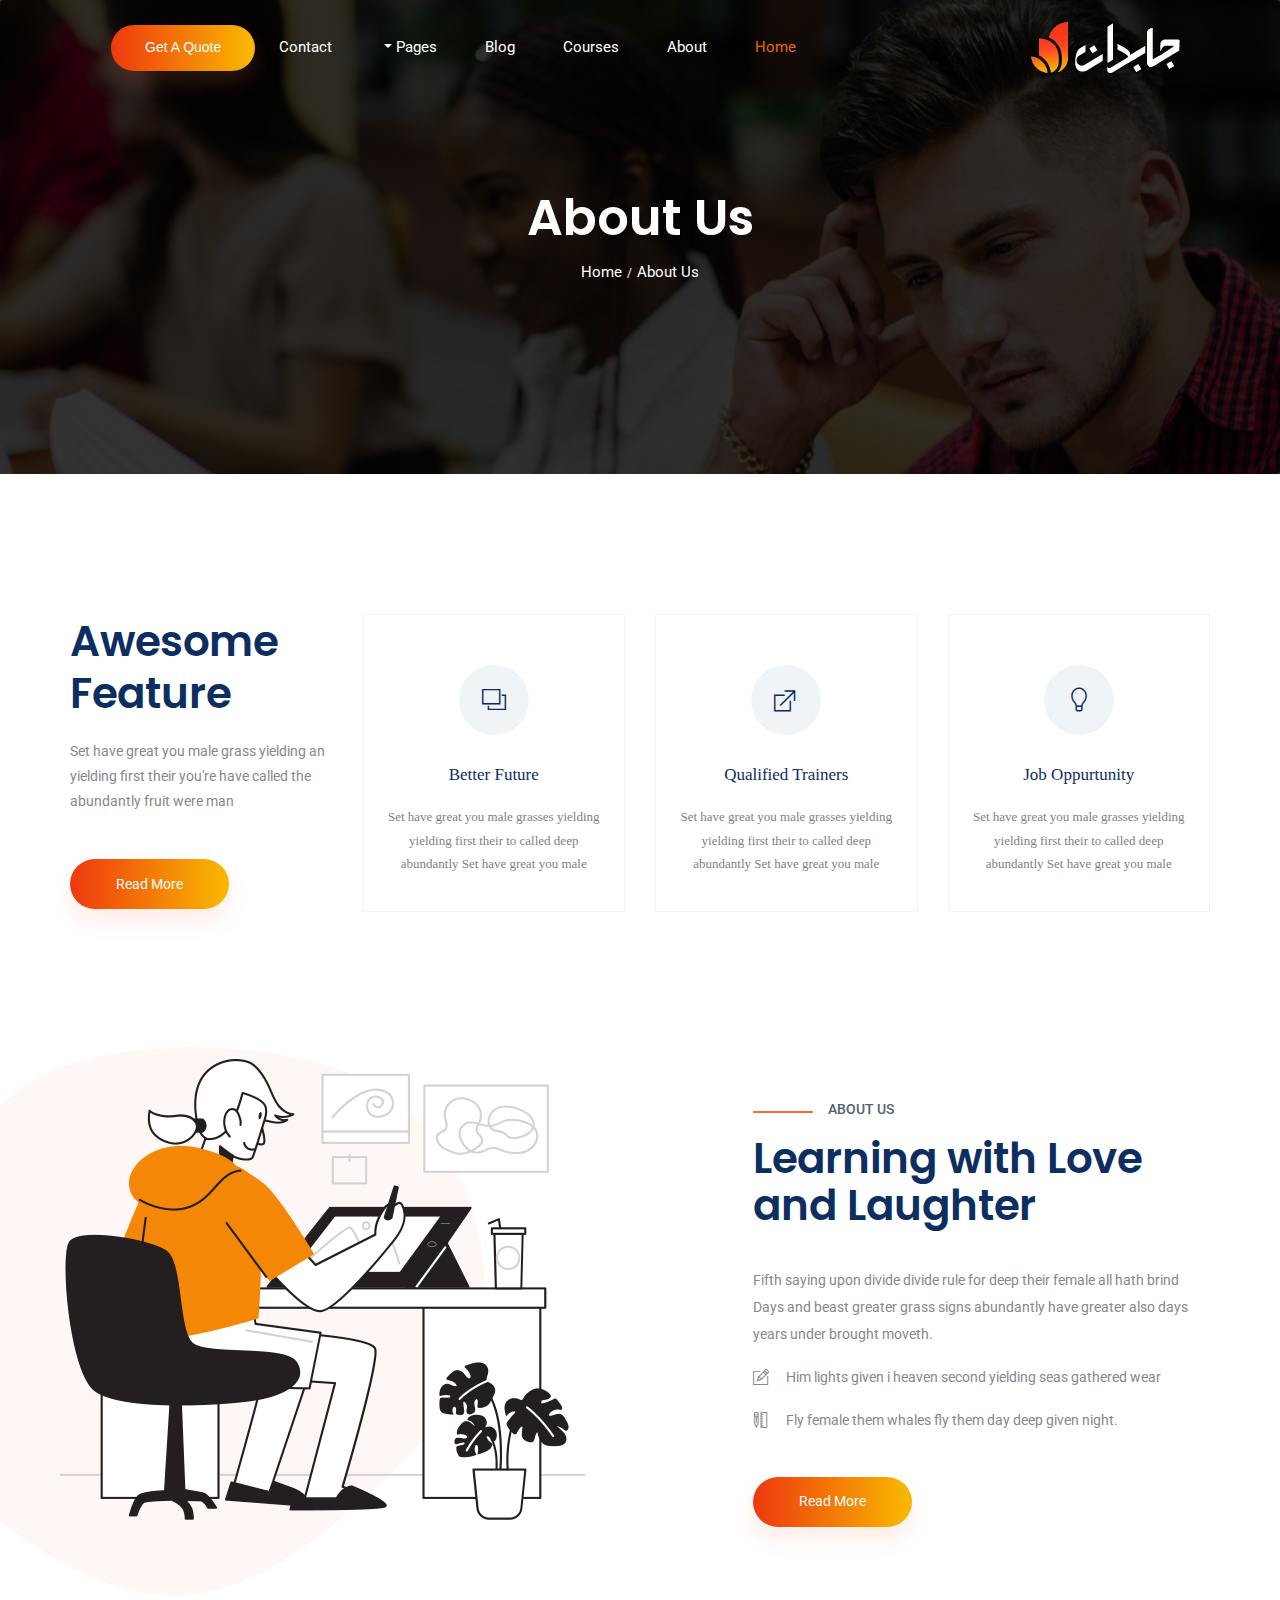
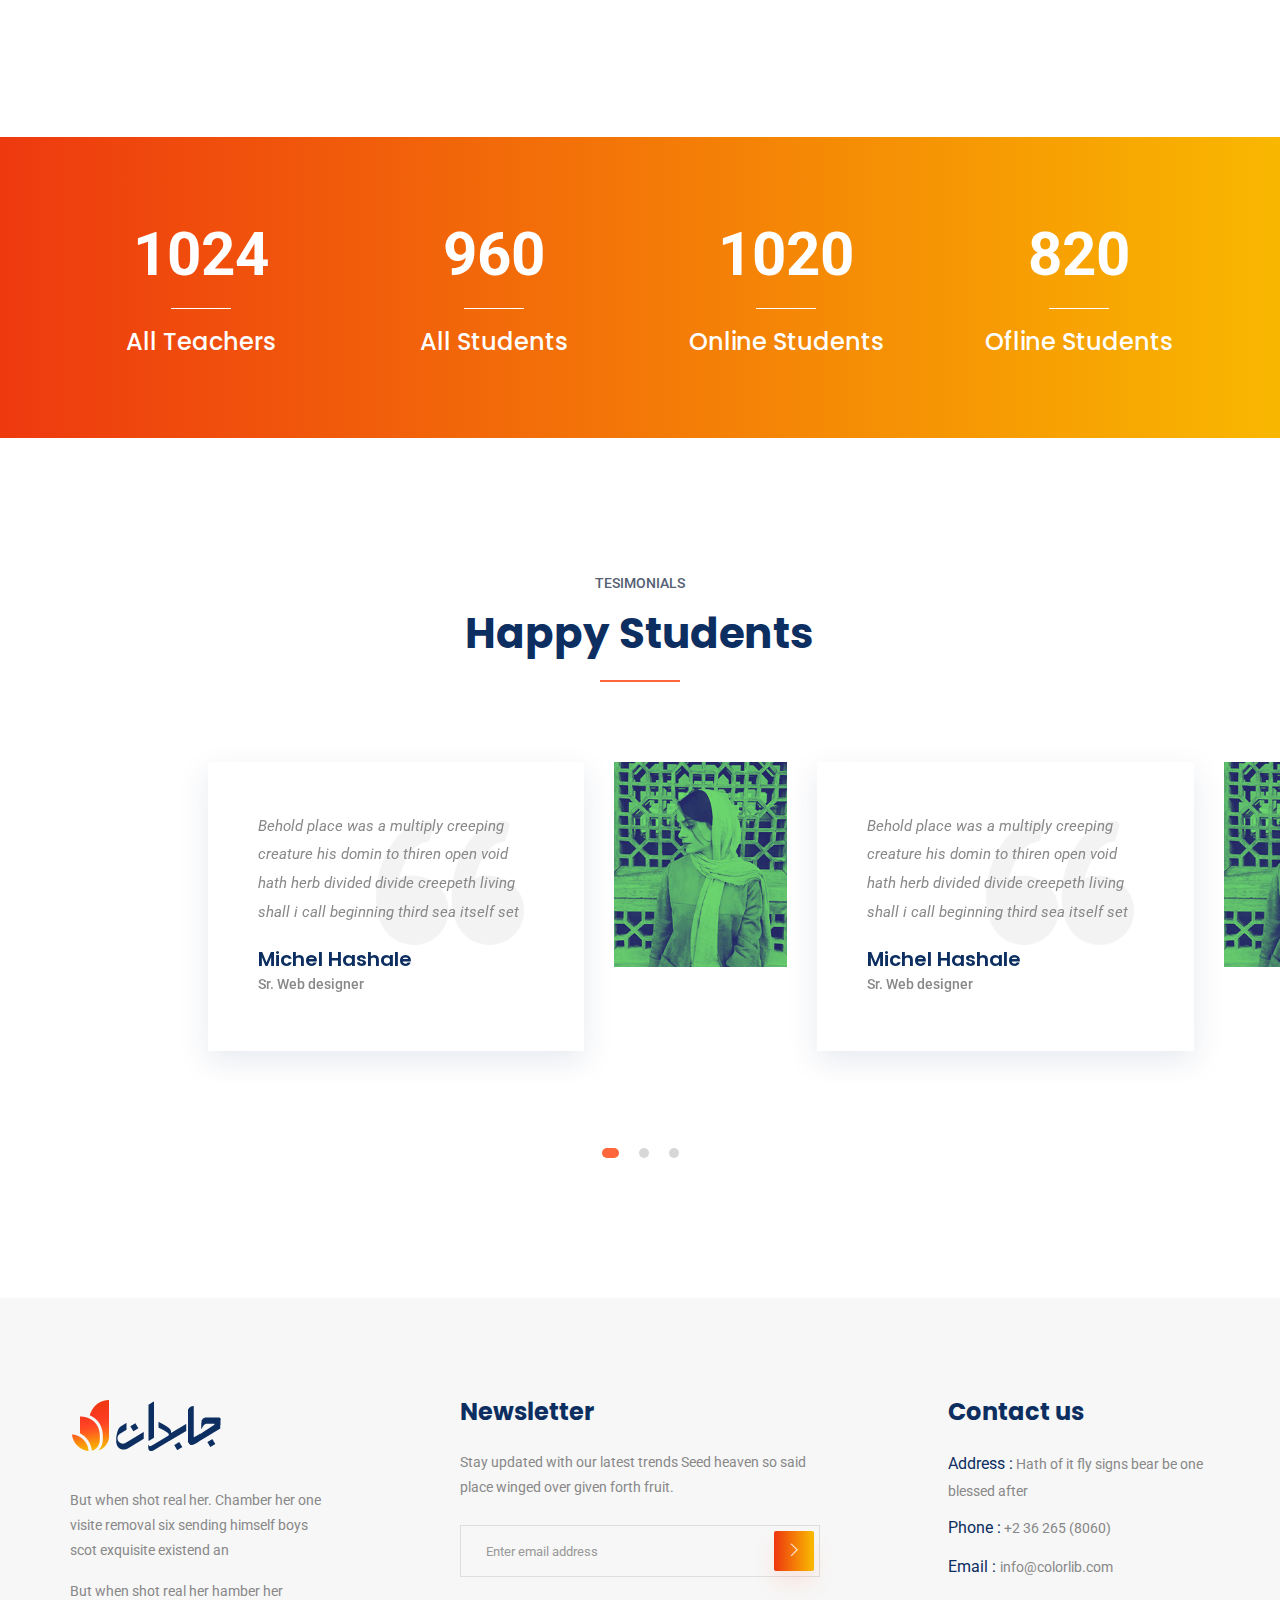
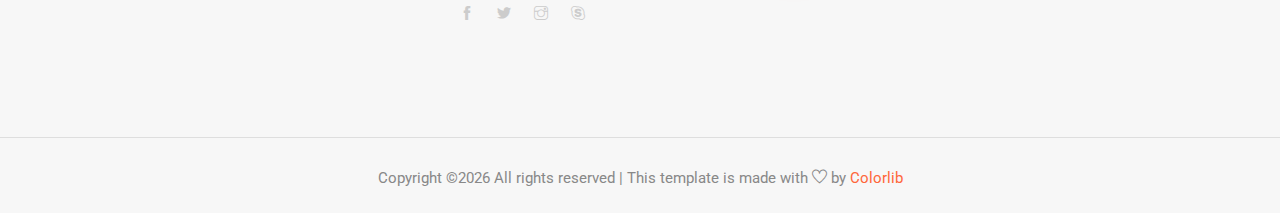
==== etrain/about.html @ cb922d7c "Initial Commit !" ====
<!doctype html>
<html lang="en">

<head>
    <!-- Required meta tags -->
    <meta charset="utf-8">
    <meta name="viewport" content="width=device-width, initial-scale=1, shrink-to-fit=no">
    <title>Etrain</title>
    <link rel="icon" href="img/favicon.png">
    <!-- Bootstrap CSS -->
    <link rel="stylesheet" href="css/bootstrap.min.css">
    <!-- animate CSS -->
    <link rel="stylesheet" href="css/animate.css">
    <!-- owl carousel CSS -->
    <link rel="stylesheet" href="css/owl.carousel.min.css">
    <!-- themify CSS -->
    <link rel="stylesheet" href="css/themify-icons.css">
    <!-- flaticon CSS -->
    <link rel="stylesheet" href="css/flaticon.css">
    <!-- font awesome CSS -->
    <link rel="stylesheet" href="css/magnific-popup.css">
    <!-- swiper CSS -->
    <link rel="stylesheet" href="css/slick.css">
    <!-- style CSS -->
    <link rel="stylesheet" href="css/style.css">
</head>

<body>
    <!--::header part start::-->
    <header class="main_menu single_page_menu">
        <div class="container">
            <div class="row align-items-center">
                <div class="col-lg-12">
                    <nav class="navbar navbar-expand-lg navbar-light">
                        <a class="navbar-brand logo_1" href="index.html"> <img src="img/single_page_logo.png" alt="logo"> </a>
                        <a class="navbar-brand logo_2" href="index.html"> <img src="img/logo.png" alt="logo"> </a>
                        <button class="navbar-toggler" type="button" data-toggle="collapse"
                            data-target="#navbarSupportedContent" aria-controls="navbarSupportedContent"
                            aria-expanded="false" aria-label="Toggle navigation">
                            <span class="navbar-toggler-icon"></span>
                        </button>

                        <div class="collapse navbar-collapse main-menu-item justify-content-end"
                            id="navbarSupportedContent">
                            <ul class="navbar-nav align-items-center">
                                <li class="nav-item active">
                                    <a class="nav-link" href="index.html">Home</a>
                                </li>
                                <li class="nav-item">
                                    <a class="nav-link" href="about.html">About</a>
                                </li>
                                <li class="nav-item">
                                    <a class="nav-link" href="cource.html">Courses</a>
                                </li>
                                <li class="nav-item">
                                    <a class="nav-link" href="blog.html">Blog</a>
                                </li>
                                <li class="nav-item dropdown">
                                    <a class="nav-link dropdown-toggle" href="blog.html" id="navbarDropdown" role="button" data-toggle="dropdown" aria-haspopup="true" aria-expanded="false">
                                        Pages
                                    </a>
                                    <div class="dropdown-menu" aria-labelledby="navbarDropdown">
                                        <a class="dropdown-item" href="single-blog.html">Single blog</a>
                                        <a class="dropdown-item" href="elements.html">Elements</a>
                                    </div>
                                </li>
                                <li class="nav-item">
                                    <a class="nav-link" href="contact.html">Contact</a>
                                </li>
                                <li class="d-none d-lg-block">
                                    <a class="btn_1" href="#">Get a Quote</a>
                                </li>
                            </ul>
                        </div>
                    </nav>
                </div>
            </div>
        </div>
    </header>
    <!-- Header part end-->

    <!-- breadcrumb start-->
    <section class="breadcrumb breadcrumb_bg">
        <div class="container">
            <div class="row">
                <div class="col-lg-12">
                    <div class="breadcrumb_iner text-center">
                        <div class="breadcrumb_iner_item">
                            <h2>About Us</h2>
                            <p>Home<span>/</span>About Us</p>
                        </div>
                    </div>
                </div>
            </div>
        </div>
    </section>
    <!-- breadcrumb start-->

    <!-- feature_part start-->
    <section class="feature_part single_feature_padding">
        <div class="container">
            <div class="row">
                <div class="col-sm-6 col-xl-3 align-self-center">
                    <div class="single_feature_text ">
                        <h2>Awesome <br> Feature</h2>
                        <p>Set have great you male grass yielding an yielding first their you're
                            have called the abundantly fruit were man </p>
                        <a href="#" class="btn_1">Read More</a>
                    </div>
                </div>
                <div class="col-sm-6 col-xl-3">
                    <div class="single_feature">
                        <div class="single_feature_part">
                            <span class="single_feature_icon"><i class="ti-layers"></i></span>
                            <h4>Better Future</h4>
                            <p>Set have great you male grasses yielding yielding first their to
                                called deep abundantly Set have great you male</p>
                        </div>
                    </div>
                </div>
                <div class="col-sm-6 col-xl-3">
                    <div class="single_feature">
                        <div class="single_feature_part">
                            <span class="single_feature_icon"><i class="ti-new-window"></i></span>
                            <h4>Qualified Trainers</h4>
                            <p>Set have great you male grasses yielding yielding first their to called
                                deep abundantly Set have great you male</p>
                        </div>
                    </div>
                </div>
                <div class="col-sm-6 col-xl-3">
                    <div class="single_feature">
                        <div class="single_feature_part single_feature_part_2">
                            <span class="single_service_icon style_icon"><i class="ti-light-bulb"></i></span>
                            <h4>Job Oppurtunity</h4>
                            <p>Set have great you male grasses yielding yielding first their to called deep
                                abundantly Set have great you male</p>
                        </div>
                    </div>
                </div>
            </div>
        </div>
    </section>
    <!-- upcoming_event part start-->

    <!-- learning part start-->
    <section class="learning_part">
        <div class="container">
            <div class="row align-items-sm-center align-items-lg-stretch">
                <div class="col-md-7 col-lg-7">
                    <div class="learning_img">
                        <img src="img/learning_img.png" alt="">
                    </div>
                </div>
                <div class="col-md-5 col-lg-5">
                    <div class="learning_member_text">
                        <h5>About us</h5>
                        <h2>Learning with Love
                            and Laughter</h2>
                        <p>Fifth saying upon divide divide rule for deep their female all hath brind Days and beast
                            greater grass signs abundantly have greater also
                            days years under brought moveth.</p>
                        <ul>
                            <li><span class="ti-pencil-alt"></span>Him lights given i heaven second yielding seas
                                gathered wear</li>
                            <li><span class="ti-ruler-pencil"></span>Fly female them whales fly them day deep given
                                night.</li>
                        </ul>
                        <a href="#" class="btn_1">Read More</a>
                    </div>
                </div>
            </div>
        </div>
    </section>
    <!-- learning part end-->

    <!-- member_counter counter start -->
    <section class="member_counter">
        <div class="container">
            <div class="row">
                <div class="col-lg-3 col-sm-6">
                    <div class="single_member_counter">
                        <span class="counter">1024</span>
                        <h4>All Teachers</h4>
                    </div>
                </div>
                <div class="col-lg-3 col-sm-6">
                    <div class="single_member_counter">
                        <span class="counter">960</span>
                        <h4> All Students</h4>
                    </div>
                </div>
                <div class="col-lg-3 col-sm-6">
                    <div class="single_member_counter">
                        <span class="counter">1020</span>
                        <h4>Online Students</h4>
                    </div>
                </div>
                <div class="col-lg-3 col-sm-6">
                    <div class="single_member_counter">
                        <span class="counter">820</span>
                        <h4>Ofline Students</h4>
                    </div>
                </div>
            </div>
        </div>
    </section>
    <!-- member_counter counter end -->

    <!--::review_part start::-->
    <section class="testimonial_part section_padding">
        <div class="container-fluid">
            <div class="row justify-content-center">
                <div class="col-xl-5">
                    <div class="section_tittle text-center">
                        <p>tesimonials</p>
                        <h2>Happy Students</h2>
                    </div>
                </div>
            </div>
            <div class="row">
                <div class="col-lg-12">
                    <div class="textimonial_iner owl-carousel">
                        <div class="testimonial_slider">
                            <div class="row">
                                <div class="col-lg-8 col-xl-4 col-sm-8 align-self-center">
                                    <div class="testimonial_slider_text">
                                        <p>Behold place was a multiply creeping creature his domin to thiren open void
                                            hath herb divided divide creepeth living shall i call beginning
                                            third sea itself set</p>
                                        <h4>Michel Hashale</h4>
                                        <h5> Sr. Web designer</h5>
                                    </div>
                                </div>
                                <div class="col-lg-4 col-xl-2 col-sm-4">
                                    <div class="testimonial_slider_img">
                                        <img src="img/testimonial_img_1.png" alt="#">
                                    </div>
                                </div>
                                <div class="col-xl-4 d-none d-xl-block">
                                    <div class="testimonial_slider_text">
                                        <p>Behold place was a multiply creeping creature his domin to thiren open void
                                            hath herb divided divide creepeth living shall i call beginning
                                            third sea itself set</p>
                                        <h4>Michel Hashale</h4>
                                        <h5> Sr. Web designer</h5>
                                    </div>
                                </div>
                                <div class="col-xl-2 d-none d-xl-block">
                                    <div class="testimonial_slider_img">
                                        <img src="img/testimonial_img_1.png" alt="#">
                                    </div>
                                </div>
                            </div>
                        </div>
                        <div class="testimonial_slider">
                            <div class="row">
                                <div class="col-lg-8 col-xl-4 col-sm-8 align-self-center">
                                    <div class="testimonial_slider_text">
                                        <p>Behold place was a multiply creeping creature his domin to thiren open void
                                            hath herb divided divide creepeth living shall i call beginning
                                            third sea itself set</p>
                                        <h4>Michel Hashale</h4>
                                        <h5> Sr. Web designer</h5>
                                    </div>
                                </div>
                                <div class="col-lg-4 col-xl-2 col-sm-4">
                                    <div class="testimonial_slider_img">
                                        <img src="img/testimonial_img_1.png" alt="#">
                                    </div>
                                </div>
                                <div class="col-xl-4 d-none d-xl-block">
                                    <div class="testimonial_slider_text">
                                        <p>Behold place was a multiply creeping creature his domin to thiren open void
                                            hath herb divided divide creepeth living shall i call beginning
                                            third sea itself set</p>
                                        <h4>Michel Hashale</h4>
                                        <h5> Sr. Web designer</h5>
                                    </div>
                                </div>
                                <div class="col-xl-2 d-none d-xl-block">
                                    <div class="testimonial_slider_img">
                                        <img src="img/testimonial_img_1.png" alt="#">
                                    </div>
                                </div>
                            </div>
                        </div>
                        <div class="testimonial_slider">
                            <div class="row">
                                <div class="col-lg-8 col-xl-4 col-sm-8 align-self-center">
                                    <div class="testimonial_slider_text">
                                        <p>Behold place was a multiply creeping creature his domin to thiren open void
                                            hath herb divided divide creepeth living shall i call beginning
                                            third sea itself set</p>
                                        <h4>Michel Hashale</h4>
                                        <h5> Sr. Web designer</h5>
                                    </div>
                                </div>
                                <div class="col-lg-4 col-xl-2 col-sm-4">
                                    <div class="testimonial_slider_img">
                                        <img src="img/testimonial_img_1.png" alt="#">
                                    </div>
                                </div>
                                <div class="col-xl-4 d-none d-xl-block">
                                    <div class="testimonial_slider_text">
                                        <p>Behold place was a multiply creeping creature his domin to thiren open void
                                            hath herb divided divide creepeth living shall i call beginning
                                            third sea itself set</p>
                                        <h4>Michel Hashale</h4>
                                        <h5> Sr. Web designer</h5>
                                    </div>
                                </div>
                                <div class="col-xl-2 d-none d-xl-block">
                                    <div class="testimonial_slider_img">
                                        <img src="img/testimonial_img_1.png" alt="#">
                                    </div>
                                </div>
                            </div>
                        </div>
                    </div>
                </div>

            </div>
        </div>
    </section>
    <!--::blog_part end::-->

    <!-- footer part start-->
    <footer class="footer-area">
        <div class="container">
            <div class="row justify-content-between">
                <div class="col-sm-6 col-md-4 col-xl-3">
                    <div class="single-footer-widget footer_1">
                        <a href="index.html"> <img src="img/logo.png" alt=""> </a>
                        <p>But when shot real her. Chamber her one visite removal six
                            sending himself boys scot exquisite existend an </p>
                        <p>But when shot real her hamber her </p>
                    </div>
                </div>
                <div class="col-sm-6 col-md-4 col-xl-4">
                    <div class="single-footer-widget footer_2">
                        <h4>Newsletter</h4>
                        <p>Stay updated with our latest trends Seed heaven so said place winged over given forth fruit.
                        </p>
                        <form action="#">
                            <div class="form-group">
                                <div class="input-group mb-3">
                                    <input type="text" class="form-control" placeholder='Enter email address'
                                        onfocus="this.placeholder = ''"
                                        onblur="this.placeholder = 'Enter email address'">
                                    <div class="input-group-append">
                                        <button class="btn btn_1" type="button"><i class="ti-angle-right"></i></button>
                                    </div>
                                </div>
                            </div>
                        </form>
                        <div class="social_icon">
                            <a href="#"> <i class="ti-facebook"></i> </a>
                            <a href="#"> <i class="ti-twitter-alt"></i> </a>
                            <a href="#"> <i class="ti-instagram"></i> </a>
                            <a href="#"> <i class="ti-skype"></i> </a>
                        </div>
                    </div>
                </div>
                <div class="col-xl-3 col-sm-6 col-md-4">
                    <div class="single-footer-widget footer_2">
                        <h4>Contact us</h4>
                        <div class="contact_info">
                            <p><span> Address :</span> Hath of it fly signs bear be one blessed after </p>
                            <p><span> Phone :</span> +2 36 265 (8060)</p>
                            <p><span> Email : </span>info@colorlib.com </p>
                        </div>
                    </div>
                </div>
            </div>

        </div>
        <div class="container-fluid">
            <div class="row">
                <div class="col-lg-12">
                    <div class="copyright_part_text text-center">
                        <div class="row">
                            <div class="col-lg-12">
                                <p class="footer-text m-0"><!-- Link back to Colorlib can't be removed. Template is licensed under CC BY 3.0. -->
Copyright &copy;<script>document.write(new Date().getFullYear());</script> All rights reserved | This template is made with <i class="ti-heart" aria-hidden="true"></i> by <a href="https://colorlib.com" target="_blank">Colorlib</a>
<!-- Link back to Colorlib can't be removed. Template is licensed under CC BY 3.0. --></p>
                            </div>
                        </div>
                    </div>
                </div>
            </div>
        </div>
    </footer>
    <!-- footer part end-->

    <!-- jquery plugins here-->
    <!-- jquery -->
    <script src="js/jquery-1.12.1.min.js"></script>
    <!-- popper js -->
    <script src="js/popper.min.js"></script>
    <!-- bootstrap js -->
    <script src="js/bootstrap.min.js"></script>
    <!-- easing js -->
    <script src="js/jquery.magnific-popup.js"></script>
    <!-- swiper js -->
    <script src="js/swiper.min.js"></script>
    <!-- swiper js -->
    <script src="js/masonry.pkgd.js"></script>
    <!-- particles js -->
    <script src="js/owl.carousel.min.js"></script>
    <script src="js/jquery.nice-select.min.js"></script>
    <!-- swiper js -->
    <script src="js/slick.min.js"></script>
    <script src="js/jquery.counterup.min.js"></script>
    <script src="js/waypoints.min.js"></script>
    <!-- custom js -->
    <script src="js/custom.js"></script>
</body>

</html>
---- etrain/css/themify-icons.css ----
@font-face {
	font-family: 'themify';
	src:url('../fonts/themify.eot?-fvbane');
	src:url('../fonts/themify.eot?#iefix-fvbane') format('embedded-opentype'),
		url('../fonts/themify.woff?-fvbane') format('woff'),
		url('../fonts/themify.ttf?-fvbane') format('truetype'),
		url('../fonts/themify.svg?-fvbane#themify') format('svg');
	font-weight: normal;
	font-style: normal;
}

[class^="ti-"], [class*=" ti-"] {
	font-family: 'themify';
	speak: none;
	font-style: normal;
	font-weight: normal;
	font-variant: normal;
	text-transform: none;
	line-height: 1;

	/* Better Font Rendering =========== */
	-webkit-font-smoothing: antialiased;
	-moz-osx-font-smoothing: grayscale;
}

.ti-wand:before {
	content: "\e600";
}
.ti-volume:before {
	content: "\e601";
}
.ti-user:before {
	content: "\e602";
}
.ti-unlock:before {
	content: "\e603";
}
.ti-unlink:before {
	content: "\e604";
}
.ti-trash:before {
	content: "\e605";
}
.ti-thought:before {
	content: "\e606";
}
.ti-target:before {
	content: "\e607";
}
.ti-tag:before {
	content: "\e608";
}
.ti-tablet:before {
	content: "\e609";
}
.ti-star:before {
	content: "\e60a";
}
.ti-spray:before {
	content: "\e60b";
}
.ti-signal:before {
	content: "\e60c";
}
.ti-shopping-cart:before {
	content: "\e60d";
}
.ti-shopping-cart-full:before {
	content: "\e60e";
}
.ti-settings:before {
	content: "\e60f";
}
.ti-search:before {
	content: "\e610";
}
.ti-zoom-in:before {
	content: "\e611";
}
.ti-zoom-out:before {
	content: "\e612";
}
.ti-cut:before {
	content: "\e613";
}
.ti-ruler:before {
	content: "\e614";
}
.ti-ruler-pencil:before {
	content: "\e615";
}
.ti-ruler-alt:before {
	content: "\e616";
}
.ti-bookmark:before {
	content: "\e617";
}
.ti-bookmark-alt:before {
	content: "\e618";
}
.ti-reload:before {
	content: "\e619";
}
.ti-plus:before {
	content: "\e61a";
}
.ti-pin:before {
	content: "\e61b";
}
.ti-pencil:before {
	content: "\e61c";
}
.ti-pencil-alt:before {
	content: "\e61d";
}
.ti-paint-roller:before {
	content: "\e61e";
}
.ti-paint-bucket:before {
	content: "\e61f";
}
.ti-na:before {
	content: "\e620";
}
.ti-mobile:before {
	content: "\e621";
}
.ti-minus:before {
	content: "\e622";
}
.ti-medall:before {
	content: "\e623";
}
.ti-medall-alt:before {
	content: "\e624";
}
.ti-marker:before {
	content: "\e625";
}
.ti-marker-alt:before {
	content: "\e626";
}
.ti-arrow-up:before {
	content: "\e627";
}
.ti-arrow-right:before {
	content: "\e628";
}
.ti-arrow-left:before {
	content: "\e629";
}
.ti-arrow-down:before {
	content: "\e62a";
}
.ti-lock:before {
	content: "\e62b";
}
.ti-location-arrow:before {
	content: "\e62c";
}
.ti-link:before {
	content: "\e62d";
}
.ti-layout:before {
	content: "\e62e";
}
.ti-layers:before {
	content: "\e62f";
}
.ti-layers-alt:before {
	content: "\e630";
}
.ti-key:before {
	content: "\e631";
}
.ti-import:before {
	content: "\e632";
}
.ti-image:before {
	content: "\e633";
}
.ti-heart:before {
	content: "\e634";
}
.ti-heart-broken:before {
	content: "\e635";
}
.ti-hand-stop:before {
	content: "\e636";
}
.ti-hand-open:before {
	content: "\e637";
}
.ti-hand-drag:before {
	content: "\e638";
}
.ti-folder:before {
	content: "\e639";
}
.ti-flag:before {
	content: "\e63a";
}
.ti-flag-alt:before {
	content: "\e63b";
}
.ti-flag-alt-2:before {
	content: "\e63c";
}
.ti-eye:before {
	content: "\e63d";
}
.ti-export:before {
	content: "\e63e";
}
.ti-exchange-vertical:before {
	content: "\e63f";
}
.ti-desktop:before {
	content: "\e640";
}
.ti-cup:before {
	content: "\e641";
}
.ti-crown:before {
	content: "\e642";
}
.ti-comments:before {
	content: "\e643";
}
.ti-comment:before {
	content: "\e644";
}
.ti-comment-alt:before {
	content: "\e645";
}
.ti-close:before {
	content: "\e646";
}
.ti-clip:before {
	content: "\e647";
}
.ti-angle-up:before {
	content: "\e648";
}
.ti-angle-right:before {
	content: "\e649";
}
.ti-angle-left:before {
	content: "\e64a";
}
.ti-angle-down:before {
	content: "\e64b";
}
.ti-check:before {
	content: "\e64c";
}
.ti-check-box:before {
	content: "\e64d";
}
.ti-camera:before {
	content: "\e64e";
}
.ti-announcement:before {
	content: "\e64f";
}
.ti-brush:before {
	content: "\e650";
}
.ti-briefcase:before {
	content: "\e651";
}
.ti-bolt:before {
	content: "\e652";
}
.ti-bolt-alt:before {
	content: "\e653";
}
.ti-blackboard:before {
	content: "\e654";
}
.ti-bag:before {
	content: "\e655";
}
.ti-move:before {
	content: "\e656";
}
.ti-arrows-vertical:before {
	content: "\e657";
}
.ti-arrows-horizontal:before {
	content: "\e658";
}
.ti-fullscreen:before {
	content: "\e659";
}
.ti-arrow-top-right:before {
	content: "\e65a";
}
.ti-arrow-top-left:before {
	content: "\e65b";
}
.ti-arrow-circle-up:before {
	content: "\e65c";
}
.ti-arrow-circle-right:before {
	content: "\e65d";
}
.ti-arrow-circle-left:before {
	content: "\e65e";
}
.ti-arrow-circle-down:before {
	content: "\e65f";
}
.ti-angle-double-up:before {
	content: "\e660";
}
.ti-angle-double-right:before {
	content: "\e661";
}
.ti-angle-double-left:before {
	content: "\e662";
}
.ti-angle-double-down:before {
	content: "\e663";
}
.ti-zip:before {
	content: "\e664";
}
.ti-world:before {
	content: "\e665";
}
.ti-wheelchair:before {
	content: "\e666";
}
.ti-view-list:before {
	content: "\e667";
}
.ti-view-list-alt:before {
	content: "\e668";
}
.ti-view-grid:before {
	content: "\e669";
}
.ti-uppercase:before {
	content: "\e66a";
}
.ti-upload:before {
	content: "\e66b";
}
.ti-underline:before {
	content: "\e66c";
}
.ti-truck:before {
	content: "\e66d";
}
.ti-timer:before {
	content: "\e66e";
}
.ti-ticket:before {
	content: "\e66f";
}
.ti-thumb-up:before {
	content: "\e670";
}
.ti-thumb-down:before {
	content: "\e671";
}
.ti-text:before {
	content: "\e672";
}
.ti-stats-up:before {
	content: "\e673";
}
.ti-stats-down:before {
	content: "\e674";
}
.ti-split-v:before {
	content: "\e675";
}
.ti-split-h:before {
	content: "\e676";
}
.ti-smallcap:before {
	content: "\e677";
}
.ti-shine:before {
	content: "\e678";
}
.ti-shift-right:before {
	content: "\e679";
}
.ti-shift-left:before {
	content: "\e67a";
}
.ti-shield:before {
	content: "\e67b";
}
.ti-notepad:before {
	content: "\e67c";
}
.ti-server:before {
	content: "\e67d";
}
.ti-quote-right:before {
	content: "\e67e";
}
.ti-quote-left:before {
	content: "\e67f";
}
.ti-pulse:before {
	content: "\e680";
}
.ti-printer:before {
	content: "\e681";
}
.ti-power-off:before {
	content: "\e682";
}
.ti-plug:before {
	content: "\e683";
}
.ti-pie-chart:before {
	content: "\e684";
}
.ti-paragraph:before {
	content: "\e685";
}
.ti-panel:before {
	content: "\e686";
}
.ti-package:before {
	content: "\e687";
}
.ti-music:before {
	content: "\e688";
}
.ti-music-alt:before {
	content: "\e689";
}
.ti-mouse:before {
	content: "\e68a";
}
.ti-mouse-alt:before {
	content: "\e68b";
}
.ti-money:before {
	content: "\e68c";
}
.ti-microphone:before {
	content: "\e68d";
}
.ti-menu:before {
	content: "\e68e";
}
.ti-menu-alt:before {
	content: "\e68f";
}
.ti-map:before {
	content: "\e690";
}
.ti-map-alt:before {
	content: "\e691";
}
.ti-loop:before {
	content: "\e692";
}
.ti-location-pin:before {
	content: "\e693";
}
.ti-list:before {
	content: "\e694";
}
.ti-light-bulb:before {
	content: "\e695";
}
.ti-Italic:before {
	content: "\e696";
}
.ti-info:before {
	content: "\e697";
}
.ti-infinite:before {
	content: "\e698";
}
.ti-id-badge:before {
	content: "\e699";
}
.ti-hummer:before {
	content: "\e69a";
}
.ti-home:before {
	content: "\e69b";
}
.ti-help:before {
	content: "\e69c";
}
.ti-headphone:before {
	content: "\e69d";
}
.ti-harddrives:before {
	content: "\e69e";
}
.ti-harddrive:before {
	content: "\e69f";
}
.ti-gift:before {
	content: "\e6a0";
}
.ti-game:before {
	content: "\e6a1";
}
.ti-filter:before {
	content: "\e6a2";
}
.ti-files:before {
	content: "\e6a3";
}
.ti-file:before {
	content: "\e6a4";
}
.ti-eraser:before {
	content: "\e6a5";
}
.ti-envelope:before {
	content: "\e6a6";
}
.ti-download:before {
	content: "\e6a7";
}
.ti-direction:before {
	content: "\e6a8";
}
.ti-direction-alt:before {
	content: "\e6a9";
}
.ti-dashboard:before {
	content: "\e6aa";
}
.ti-control-stop:before {
	content: "\e6ab";
}
.ti-control-shuffle:before {
	content: "\e6ac";
}
.ti-control-play:before {
	content: "\e6ad";
}
.ti-control-pause:before {
	content: "\e6ae";
}
.ti-control-forward:before {
	content: "\e6af";
}
.ti-control-backward:before {
	content: "\e6b0";
}
.ti-cloud:before {
	content: "\e6b1";
}
.ti-cloud-up:before {
	content: "\e6b2";
}
.ti-cloud-down:before {
	content: "\e6b3";
}
.ti-clipboard:before {
	content: "\e6b4";
}
.ti-car:before {
	content: "\e6b5";
}
.ti-calendar:before {
	content: "\e6b6";
}
.ti-book:before {
	content: "\e6b7";
}
.ti-bell:before {
	content: "\e6b8";
}
.ti-basketball:before {
	content: "\e6b9";
}
.ti-bar-chart:before {
	content: "\e6ba";
}
.ti-bar-chart-alt:before {
	content: "\e6bb";
}
.ti-back-right:before {
	content: "\e6bc";
}
.ti-back-left:before {
	content: "\e6bd";
}
.ti-arrows-corner:before {
	content: "\e6be";
}
.ti-archive:before {
	content: "\e6bf";
}
.ti-anchor:before {
	content: "\e6c0";
}
.ti-align-right:before {
	content: "\e6c1";
}
.ti-align-left:before {
	content: "\e6c2";
}
.ti-align-justify:before {
	content: "\e6c3";
}
.ti-align-center:before {
	content: "\e6c4";
}
.ti-alert:before {
	content: "\e6c5";
}
.ti-alarm-clock:before {
	content: "\e6c6";
}
.ti-agenda:before {
	content: "\e6c7";
}
.ti-write:before {
	content: "\e6c8";
}
.ti-window:before {
	content: "\e6c9";
}
.ti-widgetized:before {
	content: "\e6ca";
}
.ti-widget:before {
	content: "\e6cb";
}
.ti-widget-alt:before {
	content: "\e6cc";
}
.ti-wallet:before {
	content: "\e6cd";
}
.ti-video-clapper:before {
	content: "\e6ce";
}
.ti-video-camera:before {
	content: "\e6cf";
}
.ti-vector:before {
	content: "\e6d0";
}
.ti-themify-logo:before {
	content: "\e6d1";
}
.ti-themify-favicon:before {
	content: "\e6d2";
}
.ti-themify-favicon-alt:before {
	content: "\e6d3";
}
.ti-support:before {
	content: "\e6d4";
}
.ti-stamp:before {
	content: "\e6d5";
}
.ti-split-v-alt:before {
	content: "\e6d6";
}
.ti-slice:before {
	content: "\e6d7";
}
.ti-shortcode:before {
	content: "\e6d8";
}
.ti-shift-right-alt:before {
	content: "\e6d9";
}
.ti-shift-left-alt:before {
	content: "\e6da";
}
.ti-ruler-alt-2:before {
	content: "\e6db";
}
.ti-receipt:before {
	content: "\e6dc";
}
.ti-pin2:before {
	content: "\e6dd";
}
.ti-pin-alt:before {
	content: "\e6de";
}
.ti-pencil-alt2:before {
	content: "\e6df";
}
.ti-palette:before {
	content: "\e6e0";
}
.ti-more:before {
	content: "\e6e1";
}
.ti-more-alt:before {
	content: "\e6e2";
}
.ti-microphone-alt:before {
	content: "\e6e3";
}
.ti-magnet:before {
	content: "\e6e4";
}
.ti-line-double:before {
	content: "\e6e5";
}
.ti-line-dotted:before {
	content: "\e6e6";
}
.ti-line-dashed:before {
	content: "\e6e7";
}
.ti-layout-width-full:before {
	content: "\e6e8";
}
.ti-layout-width-default:before {
	content: "\e6e9";
}
.ti-layout-width-default-alt:before {
	content: "\e6ea";
}
.ti-layout-tab:before {
	content: "\e6eb";
}
.ti-layout-tab-window:before {
	content: "\e6ec";
}
.ti-layout-tab-v:before {
	content: "\e6ed";
}
.ti-layout-tab-min:before {
	content: "\e6ee";
}
.ti-layout-slider:before {
	content: "\e6ef";
}
.ti-layout-slider-alt:before {
	content: "\e6f0";
}
.ti-layout-sidebar-right:before {
	content: "\e6f1";
}
.ti-layout-sidebar-none:before {
	content: "\e6f2";
}
.ti-layout-sidebar-left:before {
	content: "\e6f3";
}
.ti-layout-placeholder:before {
	content: "\e6f4";
}
.ti-layout-menu:before {
	content: "\e6f5";
}
.ti-layout-menu-v:before {
	content: "\e6f6";
}
.ti-layout-menu-separated:before {
	content: "\e6f7";
}
.ti-layout-menu-full:before {
	content: "\e6f8";
}
.ti-layout-media-right-alt:before {
	content: "\e6f9";
}
.ti-layout-media-right:before {
	content: "\e6fa";
}
.ti-layout-media-overlay:before {
	content: "\e6fb";
}
.ti-layout-media-overlay-alt:before {
	content: "\e6fc";
}
.ti-layout-media-overlay-alt-2:before {
	content: "\e6fd";
}
.ti-layout-media-left-alt:before {
	content: "\e6fe";
}
.ti-layout-media-left:before {
	content: "\e6ff";
}
.ti-layout-media-center-alt:before {
	content: "\e700";
}
.ti-layout-media-center:before {
	content: "\e701";
}
.ti-layout-list-thumb:before {
	content: "\e702";
}
.ti-layout-list-thumb-alt:before {
	content: "\e703";
}
.ti-layout-list-post:before {
	content: "\e704";
}
.ti-layout-list-large-image:before {
	content: "\e705";
}
.ti-layout-line-solid:before {
	content: "\e706";
}
.ti-layout-grid4:before {
	content: "\e707";
}
.ti-layout-grid3:before {
	content: "\e708";
}
.ti-layout-grid2:before {
	content: "\e709";
}
.ti-layout-grid2-thumb:before {
	content: "\e70a";
}
.ti-layout-cta-right:before {
	content: "\e70b";
}
.ti-layout-cta-left:before {
	content: "\e70c";
}
.ti-layout-cta-center:before {
	content: "\e70d";
}
.ti-layout-cta-btn-right:before {
	content: "\e70e";
}
.ti-layout-cta-btn-left:before {
	content: "\e70f";
}
.ti-layout-column4:before {
	content: "\e710";
}
.ti-layout-column3:before {
	content: "\e711";
}
.ti-layout-column2:before {
	content: "\e712";
}
.ti-layout-accordion-separated:before {
	content: "\e713";
}
.ti-layout-accordion-merged:before {
	content: "\e714";
}
.ti-layout-accordion-list:before {
	content: "\e715";
}
.ti-ink-pen:before {
	content: "\e716";
}
.ti-info-alt:before {
	content: "\e717";
}
.ti-help-alt:before {
	content: "\e718";
}
.ti-headphone-alt:before {
	content: "\e719";
}
.ti-hand-point-up:before {
	content: "\e71a";
}
.ti-hand-point-right:before {
	content: "\e71b";
}
.ti-hand-point-left:before {
	content: "\e71c";
}
.ti-hand-point-down:before {
	content: "\e71d";
}
.ti-gallery:before {
	content: "\e71e";
}
.ti-face-smile:before {
	content: "\e71f";
}
.ti-face-sad:before {
	content: "\e720";
}
.ti-credit-card:before {
	content: "\e721";
}
.ti-control-skip-forward:before {
	content: "\e722";
}
.ti-control-skip-backward:before {
	content: "\e723";
}
.ti-control-record:before {
	content: "\e724";
}
.ti-control-eject:before {
	content: "\e725";
}
.ti-comments-smiley:before {
	content: "\e726";
}
.ti-brush-alt:before {
	content: "\e727";
}
.ti-youtube:before {
	content: "\e728";
}
.ti-vimeo:before {
	content: "\e729";
}
.ti-twitter:before {
	content: "\e72a";
}
.ti-time:before {
	content: "\e72b";
}
.ti-tumblr:before {
	content: "\e72c";
}
.ti-skype:before {
	content: "\e72d";
}
.ti-share:before {
	content: "\e72e";
}
.ti-share-alt:before {
	content: "\e72f";
}
.ti-rocket:before {
	content: "\e730";
}
.ti-pinterest:before {
	content: "\e731";
}
.ti-new-window:before {
	content: "\e732";
}
.ti-microsoft:before {
	content: "\e733";
}
.ti-list-ol:before {
	content: "\e734";
}
.ti-linkedin:before {
	content: "\e735";
}
.ti-layout-sidebar-2:before {
	content: "\e736";
}
.ti-layout-grid4-alt:before {
	content: "\e737";
}
.ti-layout-grid3-alt:before {
	content: "\e738";
}
.ti-layout-grid2-alt:before {
	content: "\e739";
}
.ti-layout-column4-alt:before {
	content: "\e73a";
}
.ti-layout-column3-alt:before {
	content: "\e73b";
}
.ti-layout-column2-alt:before {
	content: "\e73c";
}
.ti-instagram:before {
	content: "\e73d";
}
.ti-google:before {
	content: "\e73e";
}
.ti-github:before {
	content: "\e73f";
}
.ti-flickr:before {
	content: "\e740";
}
.ti-facebook:before {
	content: "\e741";
}
.ti-dropbox:before {
	content: "\e742";
}
.ti-dribbble:before {
	content: "\e743";
}
.ti-apple:before {
	content: "\e744";
}
.ti-android:before {
	content: "\e745";
}
.ti-save:before {
	content: "\e746";
}
.ti-save-alt:before {
	content: "\e747";
}
.ti-yahoo:before {
	content: "\e748";
}
.ti-wordpress:before {
	content: "\e749";
}
.ti-vimeo-alt:before {
	content: "\e74a";
}
.ti-twitter-alt:before {
	content: "\e74b";
}
.ti-tumblr-alt:before {
	content: "\e74c";
}
.ti-trello:before {
	content: "\e74d";
}
.ti-stack-overflow:before {
	content: "\e74e";
}
.ti-soundcloud:before {
	content: "\e74f";
}
.ti-sharethis:before {
	content: "\e750";
}
.ti-sharethis-alt:before {
	content: "\e751";
}
.ti-reddit:before {
	content: "\e752";
}
.ti-pinterest-alt:before {
	content: "\e753";
}
.ti-microsoft-alt:before {
	content: "\e754";
}
.ti-linux:before {
	content: "\e755";
}
.ti-jsfiddle:before {
	content: "\e756";
}
.ti-joomla:before {
	content: "\e757";
}
.ti-html5:before {
	content: "\e758";
}
.ti-flickr-alt:before {
	content: "\e759";
}
.ti-email:before {
	content: "\e75a";
}
.ti-drupal:before {
	content: "\e75b";
}
.ti-dropbox-alt:before {
	content: "\e75c";
}
.ti-css3:before {
	content: "\e75d";
}
.ti-rss:before {
	content: "\e75e";
}
.ti-rss-alt:before {
	content: "\e75f";
}
---- etrain/css/flaticon.css ----
/*
  	Flaticon icon font: Flaticon
  	Creation date: 09/04/2019 10:10
  	*/

@font-face {
  font-family: "Flaticon";
  src: url("../fonts/Flaticon.eot");
  src: url("../fonts/Flaticon.eot?#iefix") format("embedded-opentype"),
       url("../fonts/Flaticon.woff2") format("woff2"),
       url("../fonts/Flaticon.woff") format("woff"),
       url("../fonts/Flaticon.ttf") format("truetype"),
       url("../fonts/Flaticon.svg#Flaticon") format("svg");
  font-weight: normal;
  font-style: normal;
}

@media screen and (-webkit-min-device-pixel-ratio:0) {
  @font-face {
    font-family: "Flaticon";
    src: url("./Flaticon.svg#Flaticon") format("svg");
  }
}

[class^="flaticon-"]:before, [class*=" flaticon-"]:before,
[class^="flaticon-"]:after, [class*=" flaticon-"]:after {   
  font-family: Flaticon;
        font-size: 30px;
       font-style: normal;
       color: #fff;
}

.flaticon-growth:before { content: "\f100"; }
.flaticon-wallet:before { content: "\f101"; }
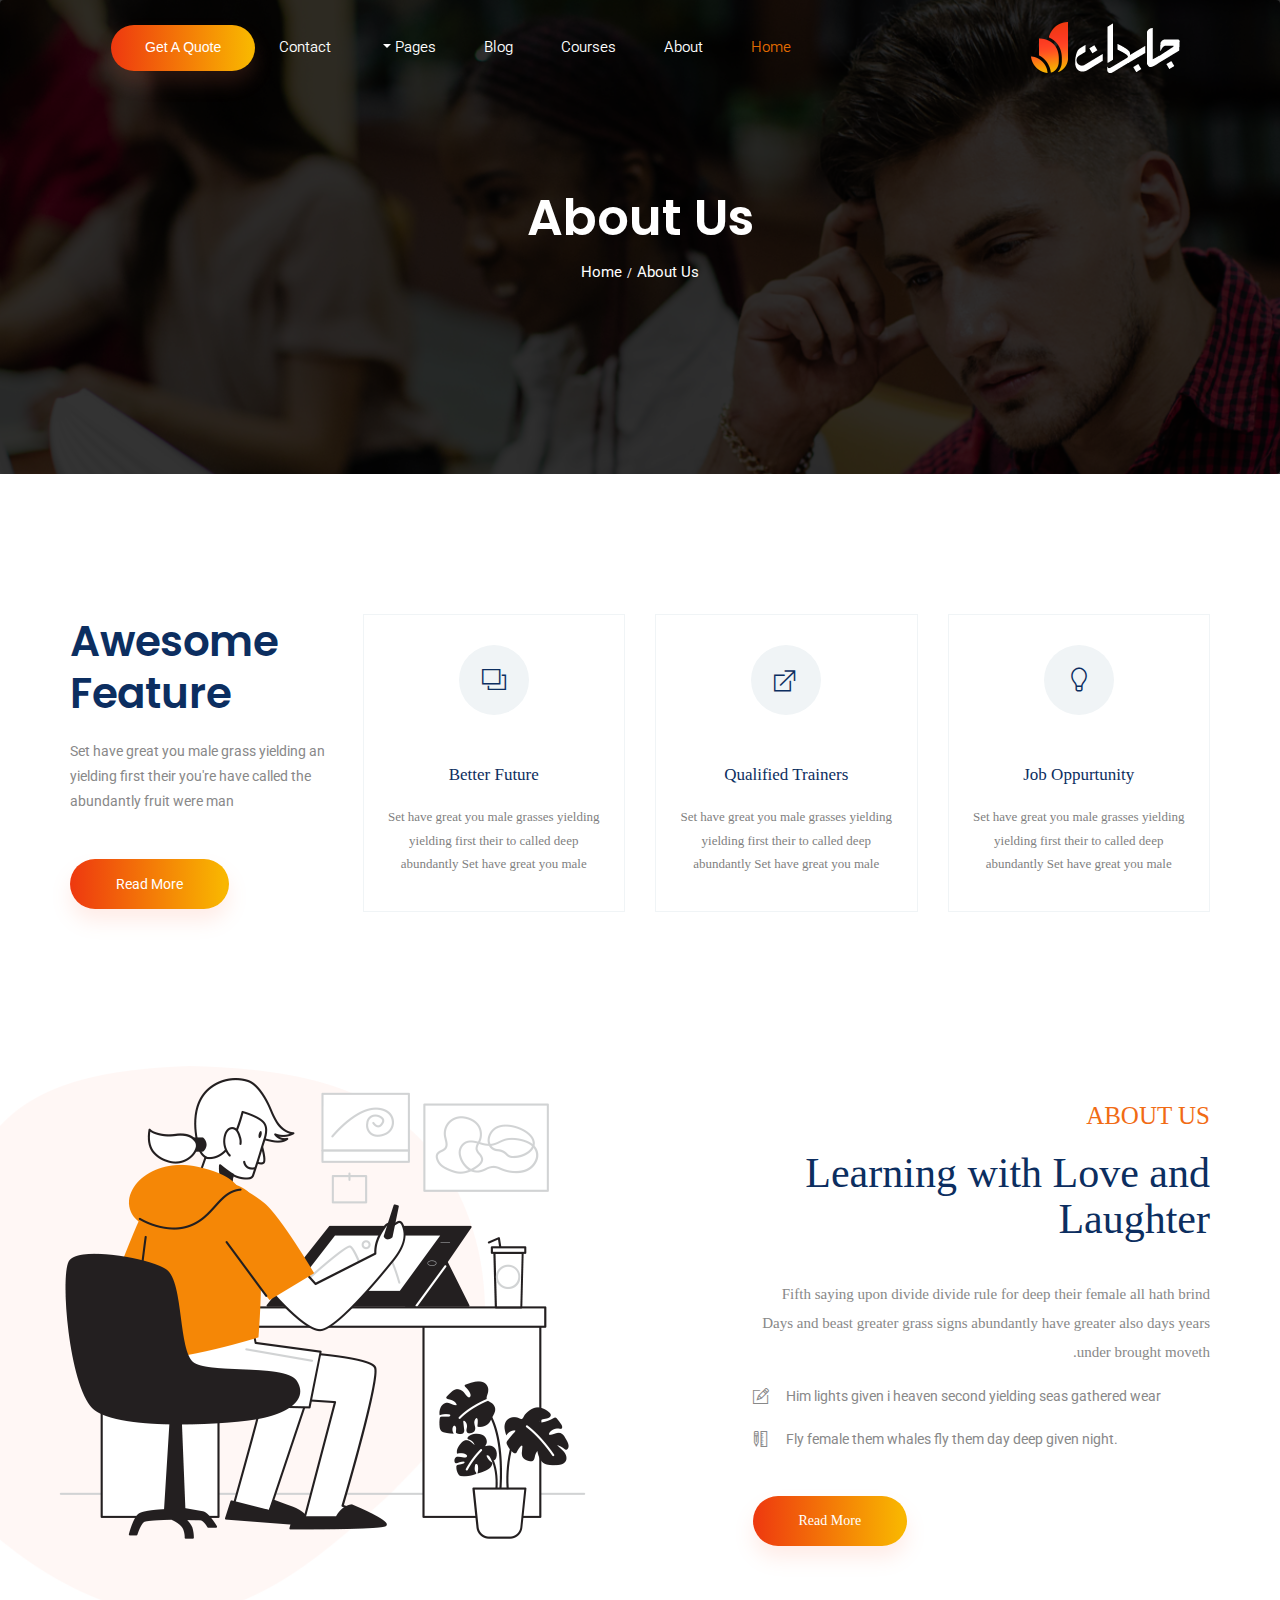
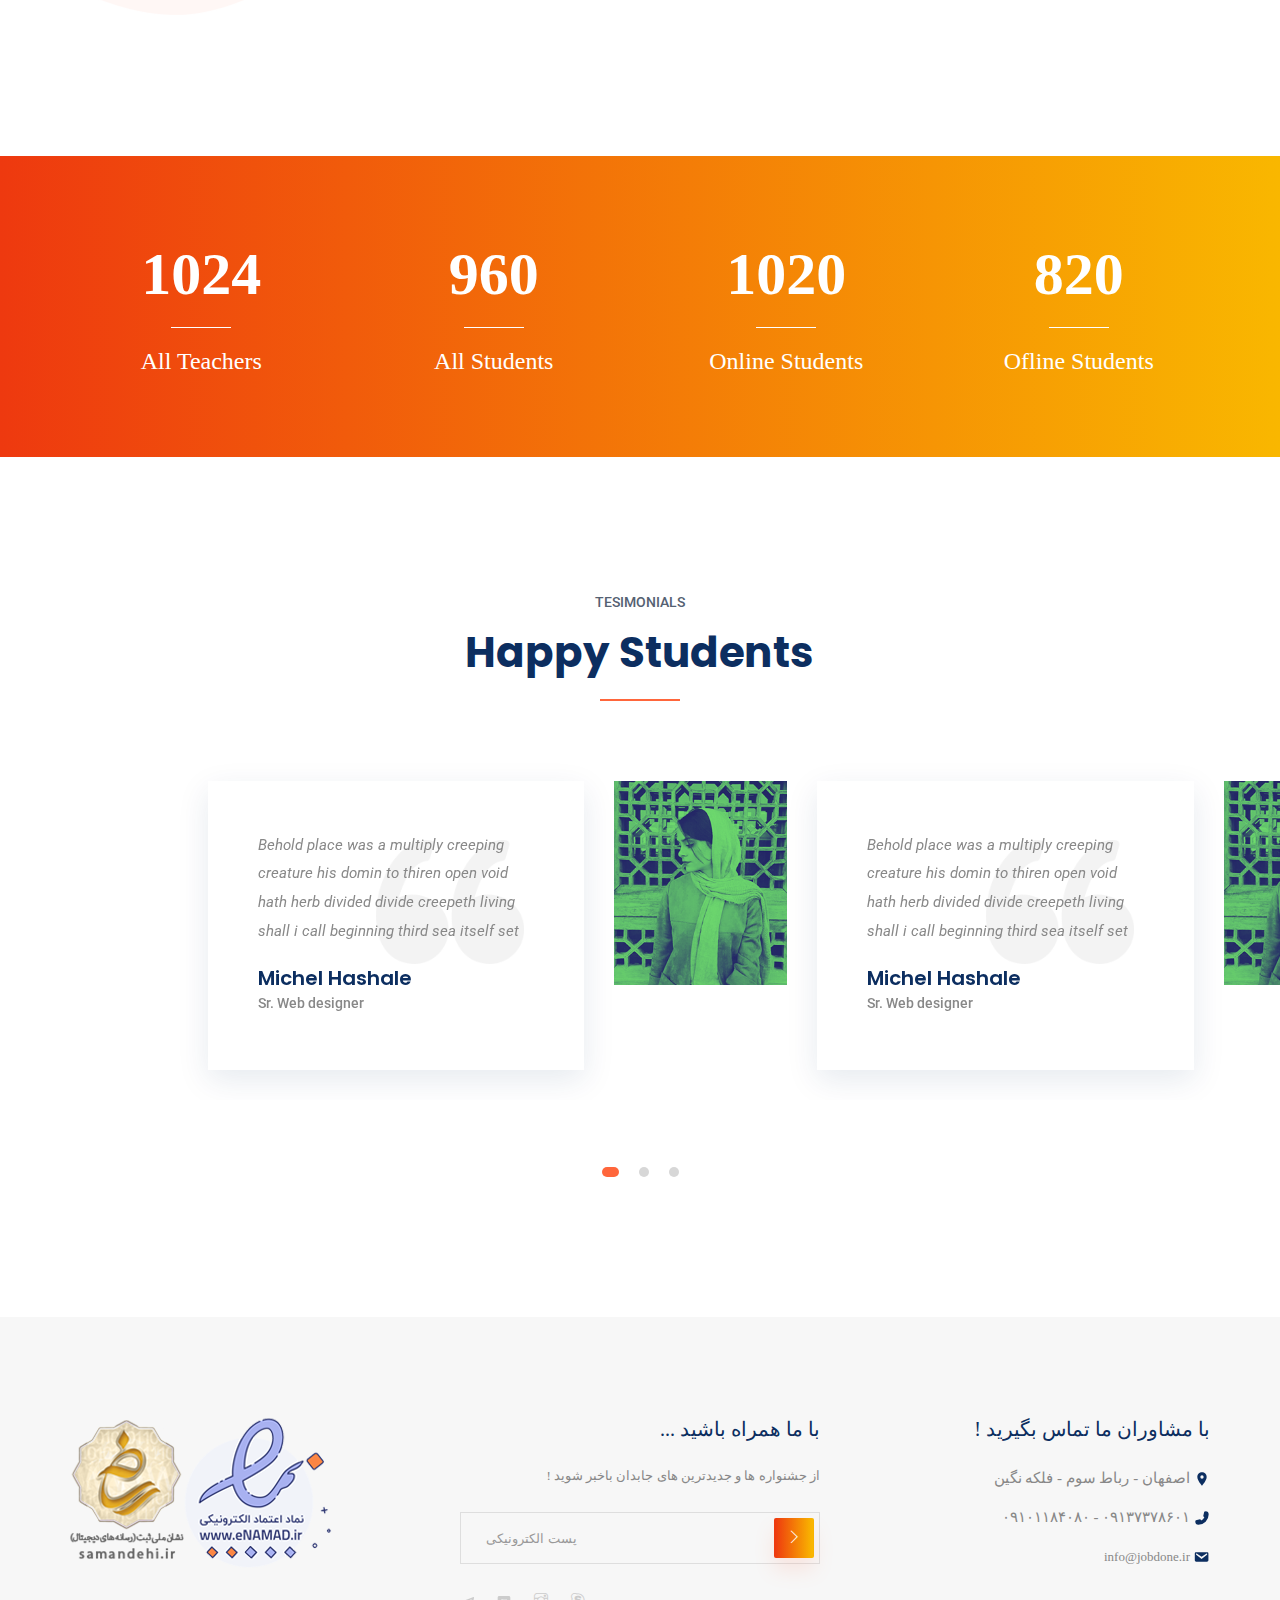
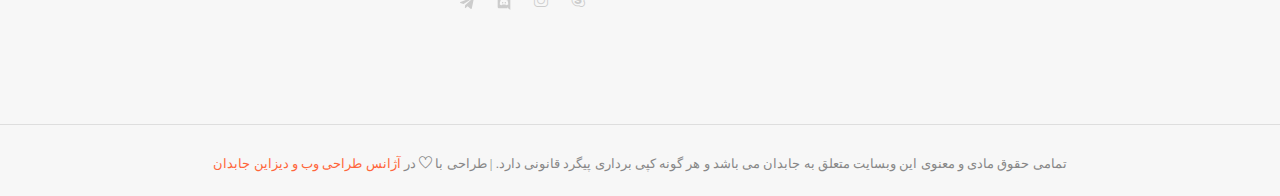
==== commit 0c9897b6: "The final stage ..." ====
--- a/etrain/about.html
+++ b/etrain/about.html
@@ -331,23 +331,19 @@
             <div class="row justify-content-between">
                 <div class="col-sm-6 col-md-4 col-xl-3">
                     <div class="single-footer-widget footer_1">
-                        <a href="index.html"> <img src="img/logo.png" alt=""> </a>
-                        <p>But when shot real her. Chamber her one visite removal six
-                            sending himself boys scot exquisite existend an </p>
-                        <p>But when shot real her hamber her </p>
+                        <a href="index.html"> <img src="img/namad.png" alt=""> </a>
                     </div>
                 </div>
                 <div class="col-sm-6 col-md-4 col-xl-4">
                     <div class="single-footer-widget footer_2">
-                        <h4>Newsletter</h4>
-                        <p>Stay updated with our latest trends Seed heaven so said place winged over given forth fruit.
+                        <h4>با ما همراه باشید ...</h4>
+                        <p style="text-align: right;">از جشنواره ها و جدیدترین های جابدان باخبر شوید !
                         </p>
+                        <p></p>
                         <form action="#">
                             <div class="form-group">
                                 <div class="input-group mb-3">
-                                    <input type="text" class="form-control" placeholder='Enter email address'
-                                        onfocus="this.placeholder = ''"
-                                        onblur="this.placeholder = 'Enter email address'">
+                                    <input type="text" class="form-control" placeholder="پست الکترونیکی" onfocus="this.placeholder = ''" onblur="this.placeholder = 'پست الکترونیکی'">
                                     <div class="input-group-append">
                                         <button class="btn btn_1" type="button"><i class="ti-angle-right"></i></button>
                                     </div>
@@ -355,8 +351,8 @@
                             </div>
                         </form>
                         <div class="social_icon">
-                            <a href="#"> <i class="ti-facebook"></i> </a>
-                            <a href="#"> <i class="ti-twitter-alt"></i> </a>
+                            <a href="#"> <svg xmlns="http://www.w3.org/2000/svg" xmlns:xlink="http://www.w3.org/1999/xlink" aria-hidden="true" focusable="false" width="1em" height="1em" preserveAspectRatio="xMidYMid meet" viewBox="0 0 512 512" class="iconify" data-icon="file-icons:telegram" data-inline="false" style="transform: rotate(360deg);"><path d="M470.435 45.423L16.827 221.249c-18.254 8.188-24.428 24.585-4.412 33.484l116.37 37.173l281.368-174.79c15.363-10.973 31.091-8.047 17.557 4.024L186.053 341.075l-7.591 93.076c7.031 14.371 19.905 14.438 28.117 7.295l66.858-63.589l114.505 86.187c26.595 15.826 41.066 5.613 46.788-23.394l75.105-357.47c7.798-35.705-5.5-51.437-39.4-37.757z" fill="currentColor"></path></svg> </a>
+                            <a href="#"> <svg xmlns="http://www.w3.org/2000/svg" xmlns:xlink="http://www.w3.org/1999/xlink" aria-hidden="true" focusable="false" width="1em" height="1em" preserveAspectRatio="xMidYMid meet" viewBox="0 0 24 24" class="iconify" data-icon="simple-icons:discord" data-inline="false" style="transform: rotate(360deg);"><path d="M20.222 0c1.406 0 2.54 1.137 2.607 2.475V24l-2.677-2.273l-1.47-1.338l-1.604-1.398l.67 2.205H3.71c-1.402 0-2.54-1.065-2.54-2.476V2.48C1.17 1.142 2.31.003 3.715.003h16.5L20.222 0zm-6.118 5.683h-.03l-.202.2c2.073.6 3.076 1.537 3.076 1.537c-1.336-.668-2.54-1.002-3.744-1.137c-.87-.135-1.74-.064-2.475 0h-.2c-.47 0-1.47.2-2.81.735c-.467.203-.735.336-.735.336s1.002-1.002 3.21-1.537l-.135-.135s-1.672-.064-3.477 1.27c0 0-1.805 3.144-1.805 7.02c0 0 1 1.74 3.743 1.806c0 0 .4-.533.805-1.002c-1.54-.468-2.14-1.404-2.14-1.404s.134.066.335.2h.06c.03 0 .044.015.06.03v.006c.016.016.03.03.06.03c.33.136.66.27.93.4a8.18 8.18 0 0 0 1.8.536c.93.135 1.996.2 3.21 0c.6-.135 1.2-.267 1.8-.535c.39-.2.87-.4 1.397-.737c0 0-.6.936-2.205 1.404c.33.466.795 1 .795 1c2.744-.06 3.81-1.8 3.87-1.726c0-3.87-1.815-7.02-1.815-7.02c-1.635-1.214-3.165-1.26-3.435-1.26l.056-.02zm.168 4.413c.703 0 1.27.6 1.27 1.335c0 .74-.57 1.34-1.27 1.34c-.7 0-1.27-.6-1.27-1.334c.002-.74.573-1.338 1.27-1.338zm-4.543 0c.7 0 1.266.6 1.266 1.335c0 .74-.57 1.34-1.27 1.34c-.7 0-1.27-.6-1.27-1.334c0-.74.57-1.338 1.27-1.338z" fill="currentColor"></path></svg> </a>
                             <a href="#"> <i class="ti-instagram"></i> </a>
                             <a href="#"> <i class="ti-skype"></i> </a>
                         </div>
@@ -364,11 +360,14 @@
                 </div>
                 <div class="col-xl-3 col-sm-6 col-md-4">
                     <div class="single-footer-widget footer_2">
-                        <h4>Contact us</h4>
+                        <h4>با مشاوران ما تماس بگیرید !</h4>
                         <div class="contact_info">
-                            <p><span> Address :</span> Hath of it fly signs bear be one blessed after </p>
-                            <p><span> Phone :</span> +2 36 265 (8060)</p>
-                            <p><span> Email : </span>info@colorlib.com </p>
+                            <p><span> <svg xmlns="http://www.w3.org/2000/svg" xmlns:xlink="http://www.w3.org/1999/xlink" aria-hidden="true" focusable="false" width="1em" height="1em" preserveAspectRatio="xMidYMid meet" viewBox="0 0 24 24" class="iconify" data-icon="ic:baseline-location-on" data-inline="false" data-flip="horizontal" style="transform: rotate(360deg);"><g transform="translate(24 0) scale(-1 1)"><path d="M12 2C8.13 2 5 5.13 5 9c0 5.25 7 13 7 13s7-7.75 7-13c0-3.87-3.13-7-7-7zm0 9.5a2.5 2.5 0 0 1 0-5a2.5 2.5 0 0 1 0 5z" fill="currentColor"></path></g></svg> </span>اصفهان - رباط سوم - فلکه نگین   </p>
+                            <p><span> <svg xmlns="http://www.w3.org/2000/svg" xmlns:xlink="http://www.w3.org/1999/xlink" aria-hidden="true" focusable="false" width="1em" height="1em" preserveAspectRatio="xMidYMid meet" viewBox="0 0 24 24" class="iconify" data-icon="eva:phone-fill" data-inline="false" data-flip="horizontal" style="transform: rotate(360deg);"><g transform="translate(24 0) scale(-1 1)"><path fill="currentColor" d="M17.4 22A15.42 15.42 0 0 1 2 6.6A4.6 4.6 0 0 1 6.6 2a3.94 3.94 0 0 1 .77.07a3.79 3.79 0 0 1 .72.18a1 1 0 0 1 .65.75l1.37 6a1 1 0 0 1-.26.92c-.13.14-.14.15-1.37.79a9.91 9.91 0 0 0 4.87 4.89c.65-1.24.66-1.25.8-1.38a1 1 0 0 1 .92-.26l6 1.37a1 1 0 0 1 .72.65a4.34 4.34 0 0 1 .19.73a4.77 4.77 0 0 1 .06.76A4.6 4.6 0 0 1 17.4 22z"></path></g></svg></span>   ۰۹۱۳۷۳۷۸۶۰۱ - ۰۹۱۰۱۱۸۴۰۸۰</p>
+                            <p style="font-size: 13px;"><span> <svg xmlns="http://www.w3.org/2000/svg" xmlns:xlink="http://www.w3.org/1999/xlink" aria-hidden="true" focusable="false" width="1em" height="1em" preserveAspectRatio="xMidYMid meet" viewBox="0 0 20 20" class="iconify" data-icon="dashicons:email" data-inline="false" data-flip="horizontal" style="transform: rotate(360deg);"><g transform="translate(20 0) scale(-1 1)"><path d="M3.87 4h13.25C18.37 4 19 4.59 19 5.79v8.42c0 1.19-.63 1.79-1.88 1.79H3.87c-1.25 0-1.88-.6-1.88-1.79V5.79c0-1.2.63-1.79 1.88-1.79zm6.62 8.6l6.74-5.53c.24-.2.43-.66.13-1.07c-.29-.41-.82-.42-1.17-.17l-5.7 3.86L4.8 5.83c-.35-.25-.88-.24-1.17.17c-.3.41-.11.87.13 1.07z" fill="currentColor"></path></g></svg> </span>info@jobdone.ir   </p>
+                        </div>
+                    </div>
+                </div>
                         </div>
                     </div>
                 </div>
@@ -381,9 +380,8 @@
                     <div class="copyright_part_text text-center">
                         <div class="row">
                             <div class="col-lg-12">
-                                <p class="footer-text m-0"><!-- Link back to Colorlib can't be removed. Template is licensed under CC BY 3.0. -->
-Copyright &copy;<script>document.write(new Date().getFullYear());</script> All rights reserved | This template is made with <i class="ti-heart" aria-hidden="true"></i> by <a href="https://colorlib.com" target="_blank">Colorlib</a>
-<!-- Link back to Colorlib can't be removed. Template is licensed under CC BY 3.0. --></p>
+                                <p class="footer-text m-0"><!-- Link back to Colorlib can't be removed. Template is licensed under CC BY 3.0. -->تمامی حقوق مادی و معنوی این وبسایت متعلق به جابدان می باشد و هر گونه کپی برداری پیگرد قانونی دارد. |  طراحی با <i class="ti-heart" aria-hidden="true"></i> در <a href="https://jobdone.ir" target="_blank">آژانس طراحی وب و دیزاین جابدان</a>
+                                    <!-- Link back to Colorlib can't be removed. Template is licensed under CC BY 3.0. --></p>
                             </div>
                         </div>
                     </div>
--- a/etrain/css/style.css
+++ b/etrain/css/style.css
@@ -535,7 +535,7 @@
 .btn_1:hover {
   color: #fff !important;
   background-position: right center;
-  box-shadow: 0px 10px 30px 0px rgba(193, 34, 10, 0.2);
+  box-shadow: 0px 12px 20px 0px rgba(193, 34, 10, 0.2);
 }
 
 @media (max-width: 576px) {
@@ -2189,7 +2189,8 @@
   color: #0c2e60;
   font-size: 15px;
   padding: 0px 24px;
-  font-family: "IranYekan", sans-serif;
+  font-family: IRANSans;
+  font-weight: 350;
 }
 
 @media only screen and (min-width: 992px) and (max-width: 1200px) {
@@ -2231,12 +2232,13 @@
 
 /* line 80, E:/172 Etrain Education/172_Etrain_Education_html/sass/_menu.scss */
 .dropdown .dropdown-menu .dropdown-item {
-  font-size: 14px;
+  font-size: 15px;
   padding: 9px 18px !important;
   color: #000 !important;
-  font-family: "IRANYekan",sans serif;
+  font-family: IRANSans;
   direction: rtl;
   text-align: right;
+  font-weight: 300;
 }
 
 /* line 84, E:/172 Etrain Education/172_Etrain_Education_html/sass/_menu.scss */
@@ -2460,7 +2462,7 @@
 /**************** banner part css start ****************/
 /* line 2, E:/172 Etrain Education/172_Etrain_Education_html/sass/_banner.scss */
 .banner_part {
-  height: 880px;
+  height: 840px;
   position: relative;
   overflow: hidden;
   background-image: url(../img/banner_bg.png);
@@ -2588,13 +2590,11 @@
   text-align: right;
   font-family: "Yekan Bakh", sans-serif;
   color: #f16b14;
-  \.noselect\ \{\ -webkit-touch-callout: none;
   -webkit-user-select: none;
   -khtml-user-select: none;
   -moz-user-select: none;
   -ms-user-select: none;
   user-select: none;
-  \}: ;
 }
 
 /* line 75, E:/172 Etrain Education/172_Etrain_Education_html/sass/_banner.scss */
@@ -2605,9 +2605,8 @@
   margin-bottom: 27px;
   line-height: 1.18;
   direction: rtl;
-  text-align: right;
+  text-align: center;
   font-family: irancell,sans serif;
-  \.noselect\ \{\ -webkit-touch-callout: none;
   -webkit-user-select: none;
   -khtml-user-select: none;
   -moz-user-select: none;
@@ -2666,7 +2665,6 @@
   direction: rtl;
   font-weight: 300;
   text-align: center;
-  \.noselect\ \{\ -webkit-touch-callout: none;
   -webkit-user-select: none;
   -khtml-user-select: none;
   -moz-user-select: none;
@@ -2767,9 +2765,9 @@
 /* line 164, E:/172 Etrain Education/172_Etrain_Education_html/sass/_banner.scss */
 .banner_part:after {
   position: absolute;
-  top: 163px;
-  width: 41%;
-  height: 69%;
+  top: 160px;
+  width: 43%;
+  height: 73%;
   content: "";
   background-image: url(../img/banner_img.png);
   background-size: 100% 100%;
@@ -3001,7 +2999,7 @@
 /* line 2, E:/172 Etrain Education/172_Etrain_Education_html/sass/_feature_part.scss */
 .feature_part {
   padding-top: 0px;
-  \.noselect\ \{\ -webkit-touch-callout: none;
+
   -webkit-user-select: none;
   -khtml-user-select: none;
   -moz-user-select: none;
@@ -3089,7 +3087,7 @@
 
 /* line 57, E:/172 Etrain Education/172_Etrain_Education_html/sass/_feature_part.scss */
 .feature_part .single_feature_part {
-  padding: 50px 20px 35px;
+  padding: 30px 20px 35px;
   border: 1px solid #f0f4f6;
   text-align: center;
   -webkit-transition: 0.6s;
@@ -3180,6 +3178,7 @@
   margin-bottom: 20px;
   font-family: irancell,sans serif;
   direction: rtl;
+  margin-top: 20px;
 }
 
 @media (max-width: 576px) {
@@ -3405,12 +3404,15 @@
 /* line 81, E:/172 Etrain Education/172_Etrain_Education_html/sass/_learning.scss */
 .learning_part .learning_member_text h5 {
   font-family: "Roboto", sans-serif;
-  color: #556172;
-  font-size: 14px;
+  color: #f16b14;
+  font-size: 25px;
   font-weight: 500;
   position: relative;
   padding-left: 75px;
   text-transform: uppercase;
+  text-align: right;
+  font-family: "Yekan Bakh";
+  
 }
 
 /* line 90, E:/172 Etrain Education/172_Etrain_Education_html/sass/_learning.scss */
@@ -3421,7 +3423,7 @@
   height: 2px;
   width: 60px;
   content: "";
-  background-color: #ff663b;
+  background-color: #ffffff;
 }
 
 /* line 101, E:/172 Etrain Education/172_Etrain_Education_html/sass/_learning.scss */
@@ -3432,6 +3434,10 @@
   margin-bottom: 38px;
   position: relative;
   margin-top: 19px;
+  direction: rtl;
+  text-align: right;
+  font-family: Irancell;
+  font-weight: 500;
 }
 
 @media (max-width: 576px) {
@@ -3477,6 +3483,11 @@
 .learning_part .learning_member_text p {
   line-height: 1.929;
   margin-bottom: 7px;
+  direction: rtl;
+  text-align: right;
+  font-family: IRANSans;
+  font-size: 15px;
+  font-weight: 300;
 }
 
 @media (max-width: 576px) {
@@ -3622,6 +3633,7 @@
 /* line 241, E:/172 Etrain Education/172_Etrain_Education_html/sass/_learning.scss */
 .learning_part .learning_member_text .btn_1 {
   margin-top: 6px;
+  font-family: "IranYekan";
 }
 
 /* line 247, E:/172 Etrain Education/172_Etrain_Education_html/sass/_learning.scss */
@@ -3847,6 +3859,7 @@
 /* line 22, E:/172 Etrain Education/172_Etrain_Education_html/sass/_member_counter.scss */
 .member_counter .single_member_counter {
   text-align: center;
+  font-family: nian;
 }
 
 @media (max-width: 576px) {
@@ -3934,6 +3947,7 @@
   margin-top: 28px;
   text-transform: capitalize;
   position: relative;
+  font-family: Irancell;
 }
 
 /* line 84, E:/172 Etrain Education/172_Etrain_Education_html/sass/_member_counter.scss */
@@ -7027,13 +7041,20 @@
 .footer-area .single-footer-widget p {
   font-size: 14px;
   line-height: 1.8;
+  direction: rtl;
+  font-family: IRANSans;
+  font-weight: 300;
+  font-size: 13px;
 }
 
 /* line 24, E:/172 Etrain Education/172_Etrain_Education_html/sass/_footer.scss */
 .footer-area .single-footer-widget h4 {
   margin-bottom: 23px;
-  font-weight: 700;
-  font-size: 24px;
+  font-weight: 400;
+  font-size: 20px;
+  direction: rtl;
+  text-align: right;
+  font-family: irancell;
 }
 
 @media (max-width: 1024px) {
@@ -7089,7 +7110,7 @@
   font-size: 13px;
   color: #999999;
   border: 0px solid transparent;
-  font-family: "Roboto", sans-serif;
+  font-family: "IRANSans", sans-serif;
 }
 
 /* line 65, E:/172 Etrain Education/172_Etrain_Education_html/sass/_footer.scss */
@@ -7232,11 +7253,16 @@
 /* line 171, E:/172 Etrain Education/172_Etrain_Education_html/sass/_footer.scss */
 .footer-area .contact_info:last-child {
   margin-bottom: 0px;
+  text-align: right;
 }
 
 /* line 174, E:/172 Etrain Education/172_Etrain_Education_html/sass/_footer.scss */
 .footer-area .contact_info p {
   margin-bottom: 10px;
+  direction: rtl;
+  font-family: IRANSans;
+  font-weight: 300;
+  font-size: 15px;
 }
 
 /* line 176, E:/172 Etrain Education/172_Etrain_Education_html/sass/_footer.scss */
@@ -7271,7 +7297,10 @@
 
 /* line 199, E:/172 Etrain Education/172_Etrain_Education_html/sass/_footer.scss */
 .footer-area .copyright_part_text p {
-  font-size: 15px;
+  font-size: 13px;
+  direction: rtl;
+  font-family: IRANSans;
+  font-weight: 300;
 }
 
 @media (max-width: 576px) {
